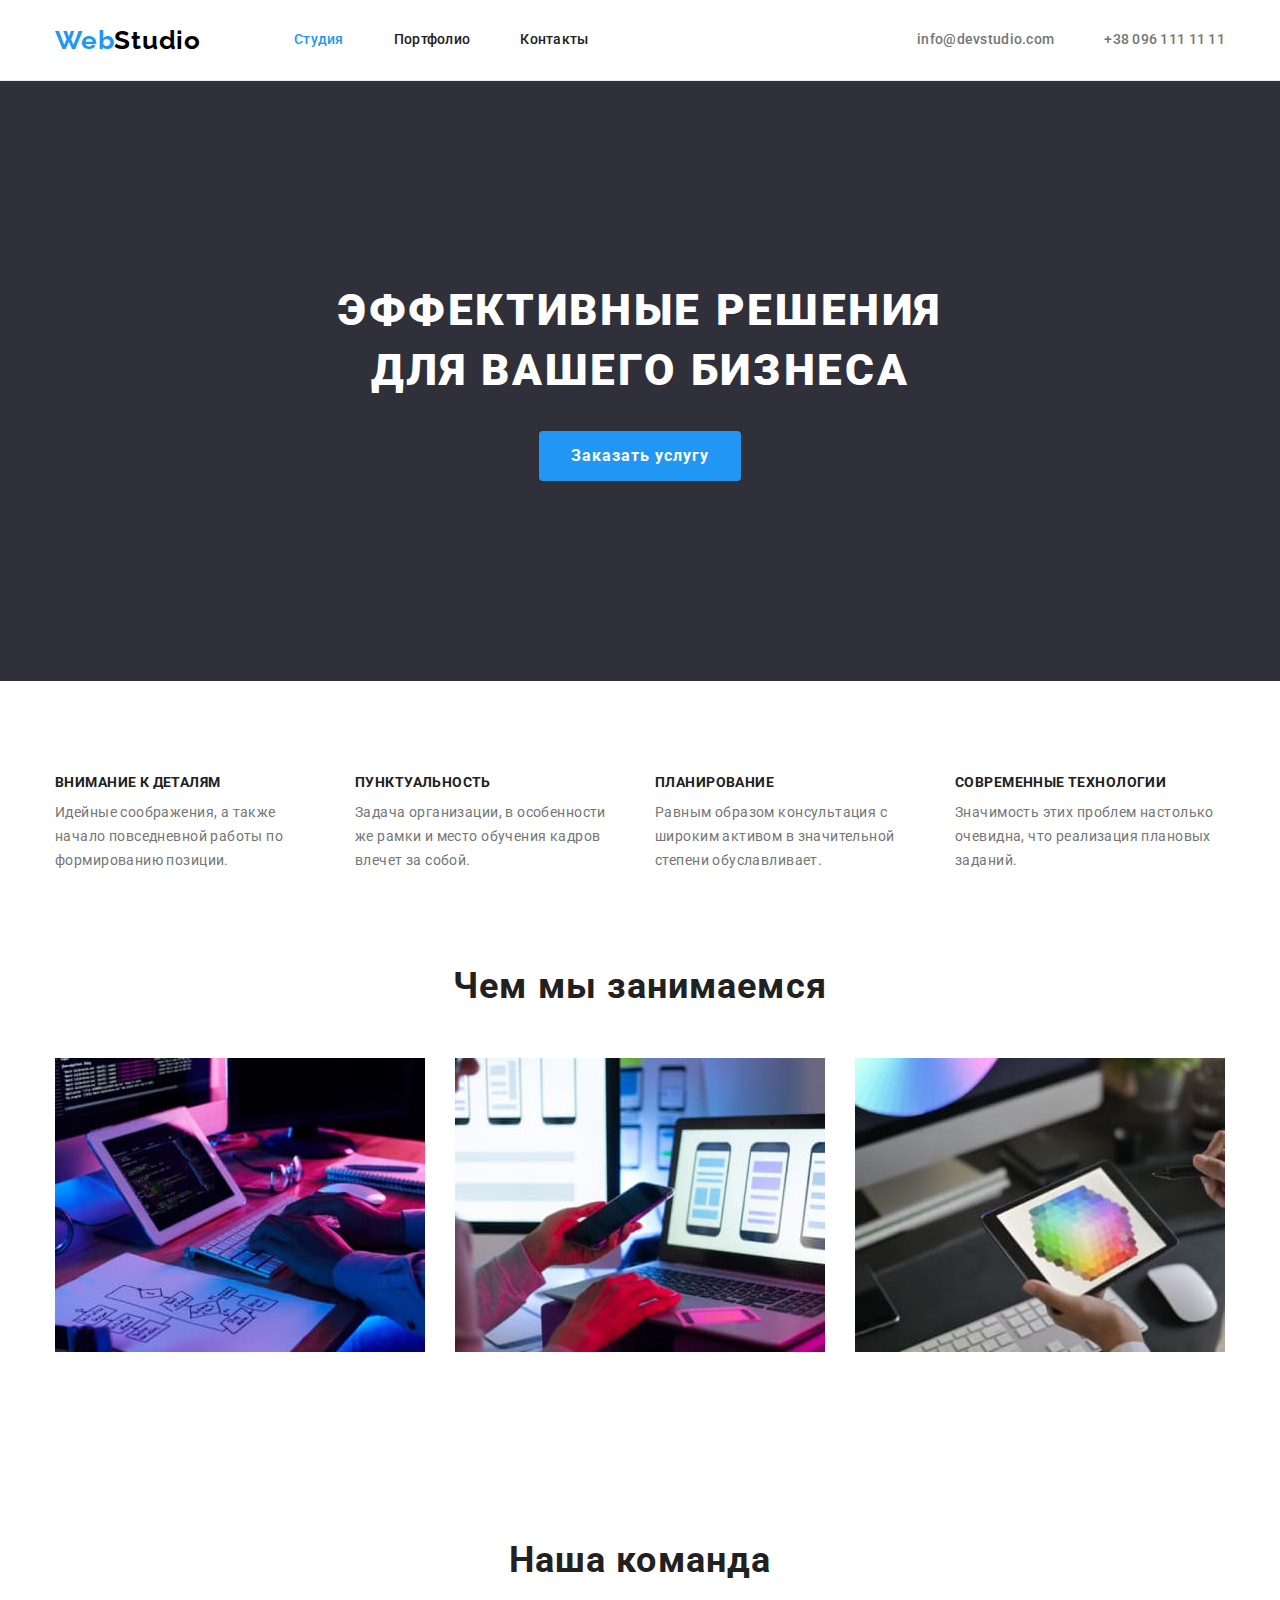
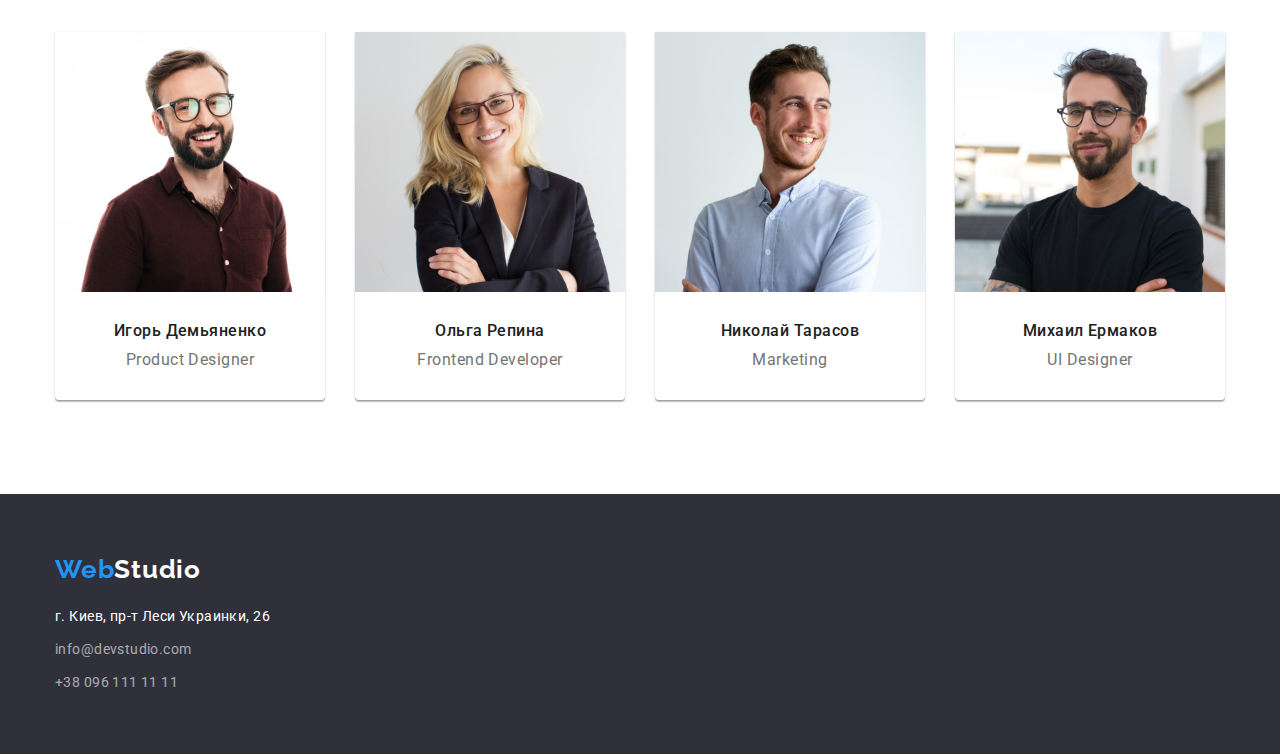
==== index.html @ 4af4ccc3 "HW-3" ====
<!DOCTYPE html>
<html lang="ru">
  <head>
    <meta charset="UTF-8" />
    <meta http-equiv="X-UA-Compatible" content="IE=edge" />
    <meta name="viewport" content="width=device-width, initial-scale=1.0" />
    <link rel="preconnect" href="https://fonts.googleapis.com" />
    <link rel="preconnect" href="https://fonts.gstatic.com" crossorigin />
    <link
      href="https://fonts.googleapis.com/css2?family=Raleway:wght@700&family=Roboto:wght@400;500;700;900&display=swap"
      rel="stylesheet"
    />
    <link
      rel="stylesheet"
      href="https://cdnjs.cloudflare.com/ajax/libs/modern-normalize/1.1.0/modern-normalize.min.css"
    />
    <link rel="stylesheet" href="./CSS/styles.css" />
    <title>Студия</title>
  </head>
  <body>
    <header class="header">
      <div class="container main-nav">
        <nav class="header-navigation main-nav">
          <a href="./index.html" class="header-logo link"
            >Web<span>Studio</span></a
          >
          <ul class="header-list list">
            <li class="header-item">
              <a href="./index.html" class="header-link link current">Студия</a>
            </li>
            <li class="header-item">
              <a href="./portfolio.html" class="header-link link">Портфолио</a>
            </li>
            <li class="header-item">
              <a href="#" class="header-link link">Контакты</a>
            </li>
          </ul>
        </nav>
        <ul class="header-contact list">
          <li class="header-item-contact">
            <a href="mailto:info@devstudio.com" class="header-mail link"
              >info@devstudio.com</a
            >
          </li>
          <li class="header-item-contact">
            <a href="tel:+380961111111" class="header-tel link"
              >+38 096 111 11 11</a
            >
          </li>
        </ul>
      </div>
    </header>
    <main>
      <section class="hero">
        <div class="container">
          <h1 class="hero-title">
            Эффективные решения <br />
            для вашего бизнеса
          </h1>
          <button type="button" class="hero-btn">Заказать услугу</button>
        </div>
      </section>
      <section class="about section">
        <div class="container">
          <ul class="about-list list">
            <li class="about-item">
              <h3 class="about-item-title">Внимание к деталям</h3>
              <p class="about-item-text">
                Идейные соображения, а также начало повседневной работы по
                формированию позиции.
              </p>
            </li>
            <li class="about-item">
              <h3 class="about-item-title">Пунктуальность</h3>
              <p class="about-item-text">
                Задача организации, в особенности же рамки и место обучения
                кадров влечет за собой.
              </p>
            </li>
            <li class="about-item">
              <h3 class="about-item-title">Планирование</h3>
              <p class="about-item-text">
                Равным образом консультация с широким активом в значительной
                степени обуславливает.
              </p>
            </li>
            <li class="about-item">
              <h3 class="about-item-title">Современные технологии</h3>
              <p class="about-item-text">
                Значимость этих проблем настолько очевидна, что реализация
                плановых заданий.
              </p>
            </li>
          </ul>
        </div>
      </section>
      <section class="work section">
        <div class="container">
          <h2 class="work-title">Чем мы занимаемся</h2>
          <ul class="work-list list">
            <li class="work-item">
              <img
                src="./images/img-1.jpg"
                alt="Чем мы занимаемся-1"
                width="370"
              />
            </li>
            <li class="work-item">
              <img
                src="./images/img-2.jpg"
                alt="Чем мы занимаемся-2"
                width="370"
              />
            </li>
            <li class="work-item">
              <img
                src="./images/img-3.jpg"
                alt="Чем мы занимаемся-3"
                width="370"
              />
            </li>
          </ul>
        </div>
      </section>
      <section class="team section">
        <div class="container">
          <h2 class="team-title">Наша команда</h2>
          <ul class="team-list list">
            <li class="team-item">
              <img src="./images/img-4.jpg" alt="Наша команда-1" width="270" />
              <div class="team-padding">
                <h3 class="team-item-title">Игорь Демьяненко</h3>
                <p lang="en" class="team-text">Product Designer</p>
              </div>
            </li>
            <li class="team-item">
              <img src="./images/img-5.jpg" alt="Наша команда-2" width="270" />
              <div class="team-padding">
                <h3 class="team-item-title">Ольга Репина</h3>
                <p lang="en" class="team-text">Frontend Developer</p>
              </div>
            </li>
            <li class="team-item">
              <img src="./images/img-6.jpg" alt="Наша команда-3" width="270" />
              <div class="team-padding">
                <h3 class="team-item-title">Николай Тарасов</h3>
                <p lang="en" class="team-text">Marketing</p>
              </div>
            </li>
            <li class="team-item">
              <img src="./images/img-7.jpg" alt="Наша команда-4" width="270" />
              <div class="team-padding">
                <h3 class="team-item-title">Михаил Ермаков</h3>
                <p lang="en" class="team-text">UI Designer</p>
              </div>
            </li>
          </ul>
        </div>
      </section>
    </main>
    <footer class="footer">
      <div class="container">
        <a href="./index.html" class="footer-logo link"
          >Web<span>Studio</span></a
        >
        <address>
          <a
            href="https://goo.gl/maps/hStME4ANwM8PFaBL6"
            target="_blank"
            rel="noopener noreferrer nofollow"
            class="footer-address link"
            >г. Киев, пр-т Леси Украинки, 26</a
          >
          <ul class="footer-list list">
            <li class="footer-item-contact">
              <a href="mailto:info@devstudio.com" class="footer-mail link"
                >info@devstudio.com</a
              >
            </li>
            <li class="footer-item-contact">
              <a href="tel:+380961111111" class="footer-tel link"
                >+38 096 111 11 11</a
              >
            </li>
          </ul>
        </address>
      </div>
    </footer>
  </body>
</html>
---- CSS/styles.css ----
:root {
  --hero-title-color: #ffffff;
  --work-title-color: #212121;
  --team-title-color: #212121;
  --hero-btn-color: #ffffff;
  --portfolio-btn-color: #212121;
}

body {
  font-family: "Roboto", sans-serif;
}

p,
h1,
h2,
h3,
h4,
h5,
h6 {
  margin: 0;
}

ul {
  margin: 0;
  padding-left: 0;
}

img {
  display: block;
}

.container {
  width: 1200px;
  padding-left: 15px;
  padding-right: 15px;
  margin: 0 auto;
  /* outline: 1px solid red; */
}

.section {
  padding-top: 94px;
  padding-bottom: 94px;
}

.link {
  text-decoration: none;
  color: black;
}

.list {
  list-style: none;
}

.visually-hidden {
  position: absolute;
  white-space: nowrap;
  width: 1px;
  height: 1px;
  overflow: hidden;
  border: 0;
  padding: 0;
  clip: rect(0 0 0 0);
  clip-path: inset(50%);
  margin: -1px;
}

/* ---------------------HEADER-------------------------*/

.header {
  border-bottom: 1px solid #ececec;
}

.main-nav {
  display: flex;
  align-items: center;
}

.header .header-link.link.current {
  color: #2196f3;
}

.header-logo {
  font-family: "Raleway";
  font-weight: 700;
  font-size: 26px;
  line-height: 1.19;
  letter-spacing: 0.03em;
  color: #2196f3;
}

.header-logo span {
  color: black;
}

.header-link {
  font-family: "Roboto", sans-serif;
  font-weight: 500;
  font-size: 14px;
  line-height: 1.14;
  letter-spacing: 0.02em;
  color: #212121;

  display: block;
  padding-top: 32px;
  padding-bottom: 32px;
}

.header-link:hover,
.header-link:focus {
  color: #2196f3;
}

.header-tel,
.header-mail {
  font-weight: 500;
  font-size: 14px;
  line-height: 1.14;
  letter-spacing: 0.02em;
  color: #757575;

  display: block;
  padding-top: 32px;
  padding-bottom: 32px;
}

.header-tel:hover,
.header-tel:focus {
  color: #2196f3;
}

.header-mail:hover,
.header-mail:focus {
  color: #2196f3;
}

.header-item-contact:not(:last-child) {
  margin-right: 50px;
}

.header-list {
  display: flex;
  margin-left: 93px;
}

.header-contact {
  display: flex;
  margin-left: auto;
}

.header-item:not(:last-child) {
  margin-right: 50px;
}

/* ---------------------HERO-------------------------*/

.hero-title {
  font-weight: 900;
  font-size: 44px;
  line-height: 1.36;
  text-align: center;
  letter-spacing: 0.06em;
  text-transform: uppercase;
  color: var(--hero-title-color);

  margin-bottom: 30px;
}

.hero-btn {
  font-weight: 700;
  font-size: 16px;
  line-height: 1.88;
  display: inline-block;
  align-items: center;
  text-align: center;
  letter-spacing: 0.06em;
  color: #ffffff;
  background: #2196f3;
  cursor: pointer;

  min-width: 200px;
  border-radius: 4px;
  padding: 10px 32px;
  border: none;
}

.hero {
  background-color: #2f303a;

  padding-top: 200px;
  padding-bottom: 200px;
  text-align: center;
}

/* ---------------------ABOUT-------------------------*/

.about-item-title {
  font-weight: 700;
  font-size: 14px;
  line-height: 1.14;
  letter-spacing: 0.03em;
  text-transform: uppercase;
  color: #212121;

  margin-bottom: 10px;
}

.about-item-text {
  font-size: 14px;
  line-height: 1.71;
  letter-spacing: 0.03em;
  color: #757575;
}

.about-list {
  display: flex;
}

.about-item {
  width: calc((100% - 90px) / 4);
}

.about-item:not(:last-child) {
  margin-right: 30px;
}

/* ---------------------WORK-------------------------*/
.work {
  padding-top: 0;
}

.work-title {
  font-weight: 700;
  font-size: 36px;
  line-height: 1.16;
  text-align: center;
  letter-spacing: 0.03em;
  color: var(--work-title-color);

  margin-bottom: 50px;
}

.work-list {
  display: flex;
}

.work-item:not(:last-child) {
  margin-right: 30px;
}
/* ---------------------TEAM-------------------------*/

.team-title {
  font-weight: 700;
  font-size: 36px;
  line-height: 1.16;
  text-align: center;
  letter-spacing: 0.03em;
  color: var(--team-title-color);

  margin-bottom: 50px;
}

.team-item-title {
  font-weight: 500;
  font-size: 16px;
  line-height: 1.18;
  text-align: center;
  letter-spacing: 0.03em;
  color: #212121;

  margin-bottom: 10px;
  /* margin-top: 30px; */
}

.team-text {
  font-size: 16px;
  line-height: 1.18;
  text-align: center;
  letter-spacing: 0.03em;
  color: #757575;

  /* margin-bottom: 30px; */
}

.team-list {
  display: flex;
}

.team-item {
  background: #ffffff;
  box-shadow: 0px 1px 3px rgba(0, 0, 0, 0.12), 0px 1px 1px rgba(0, 0, 0, 0.14),
    0px 2px 1px rgba(0, 0, 0, 0.2);
  border-radius: 0px 0px 4px 4px;
}

.team-item:not(:last-child) {
  margin-right: 30px;
}

.team-padding {
  padding-top: 30px;
  padding-bottom: 30px;
}

/* ---------------------FOOTER-------------------------*/

.footer {
  background-color: #2f303a;
  padding-top: 60px;
  padding-bottom: 60px;
}

.footer-logo {
  font-family: "Raleway";
  font-weight: 700;
  font-size: 26px;
  line-height: 1.19;
  letter-spacing: 0.03em;
  color: #2196f3;

  display: inline-block;
  margin-bottom: 20px;
}

.footer-logo span {
  color: #ffffff;
}

.footer-address {
  font-style: normal;
  font-size: 14px;
  line-height: 1.71;
  letter-spacing: 0.03em;
  color: #ffffff;

  margin-bottom: 9px;
  display: inline-block;
}

.footer-mail {
  margin-bottom: 9px;
  display: inline-block;
}

.footer-tel,
.footer-mail {
  font-style: normal;
  font-size: 14px;
  line-height: 1.71;
  letter-spacing: 0.03em;
  color: rgba(255, 255, 255, 0.6);
}

.footer-tel:hover,
.footer-tel:focus {
  color: #2196f3;
}

.footer-mail:hover,
.footer-mail:focus {
  color: #2196f3;
}

/* ---------------------PORTFOLIO-------------------------*/

.btn-item {
  font-family: "Roboto";
  font-weight: 500;
  font-size: 16px;
  line-height: 1.62;
  text-align: center;
  letter-spacing: 0.03em;
  color: var(--portfolio-btn-color);
  cursor: pointer;

  border-radius: 4px;
  padding: 6px 22px;
  border: none;
}

.btn-item:hover,
.btn-item:focus {
  background: #2196f3;
}

.portfolio-item-title {
  font-weight: 700;
  font-size: 18px;
  line-height: 2;
  letter-spacing: 0.06em;
  color: #212121;

  margin-bottom: 4px;
}

.portfolio-item-text {
  font-size: 16px;
  line-height: 1.88;
  letter-spacing: 0.03em;
  color: #757575;
}

.portfolio-btn-list {
  display: flex;
  align-items: center;
  justify-content: center;
}

.portfolio-btn-item {
  margin-bottom: 50px;
}

.portfolio-btn-item:not(:last-child) {
  margin-right: 8px;
}

.portfolio-list {
  display: flex;
  flex-wrap: wrap;
}

.portfolio-item {
  width: calc((100% - 60px) / 3);
  margin-right: 30px;
  margin-bottom: 30px;
}

.portfolio-item:nth-child(3n) {
  margin-right: 0;
}

.portfolio-item:nth-last-child(-n + 3) {
  margin-bottom: 0;
}

.portfolio-padding {
  padding: 20px 24px;

  background: #ffffff;
  border-left: 1px solid #eeeeee;
  border-right: 1px solid #eeeeee;
  border-bottom: 1px solid #eeeeee;
  box-sizing: border-box;
}
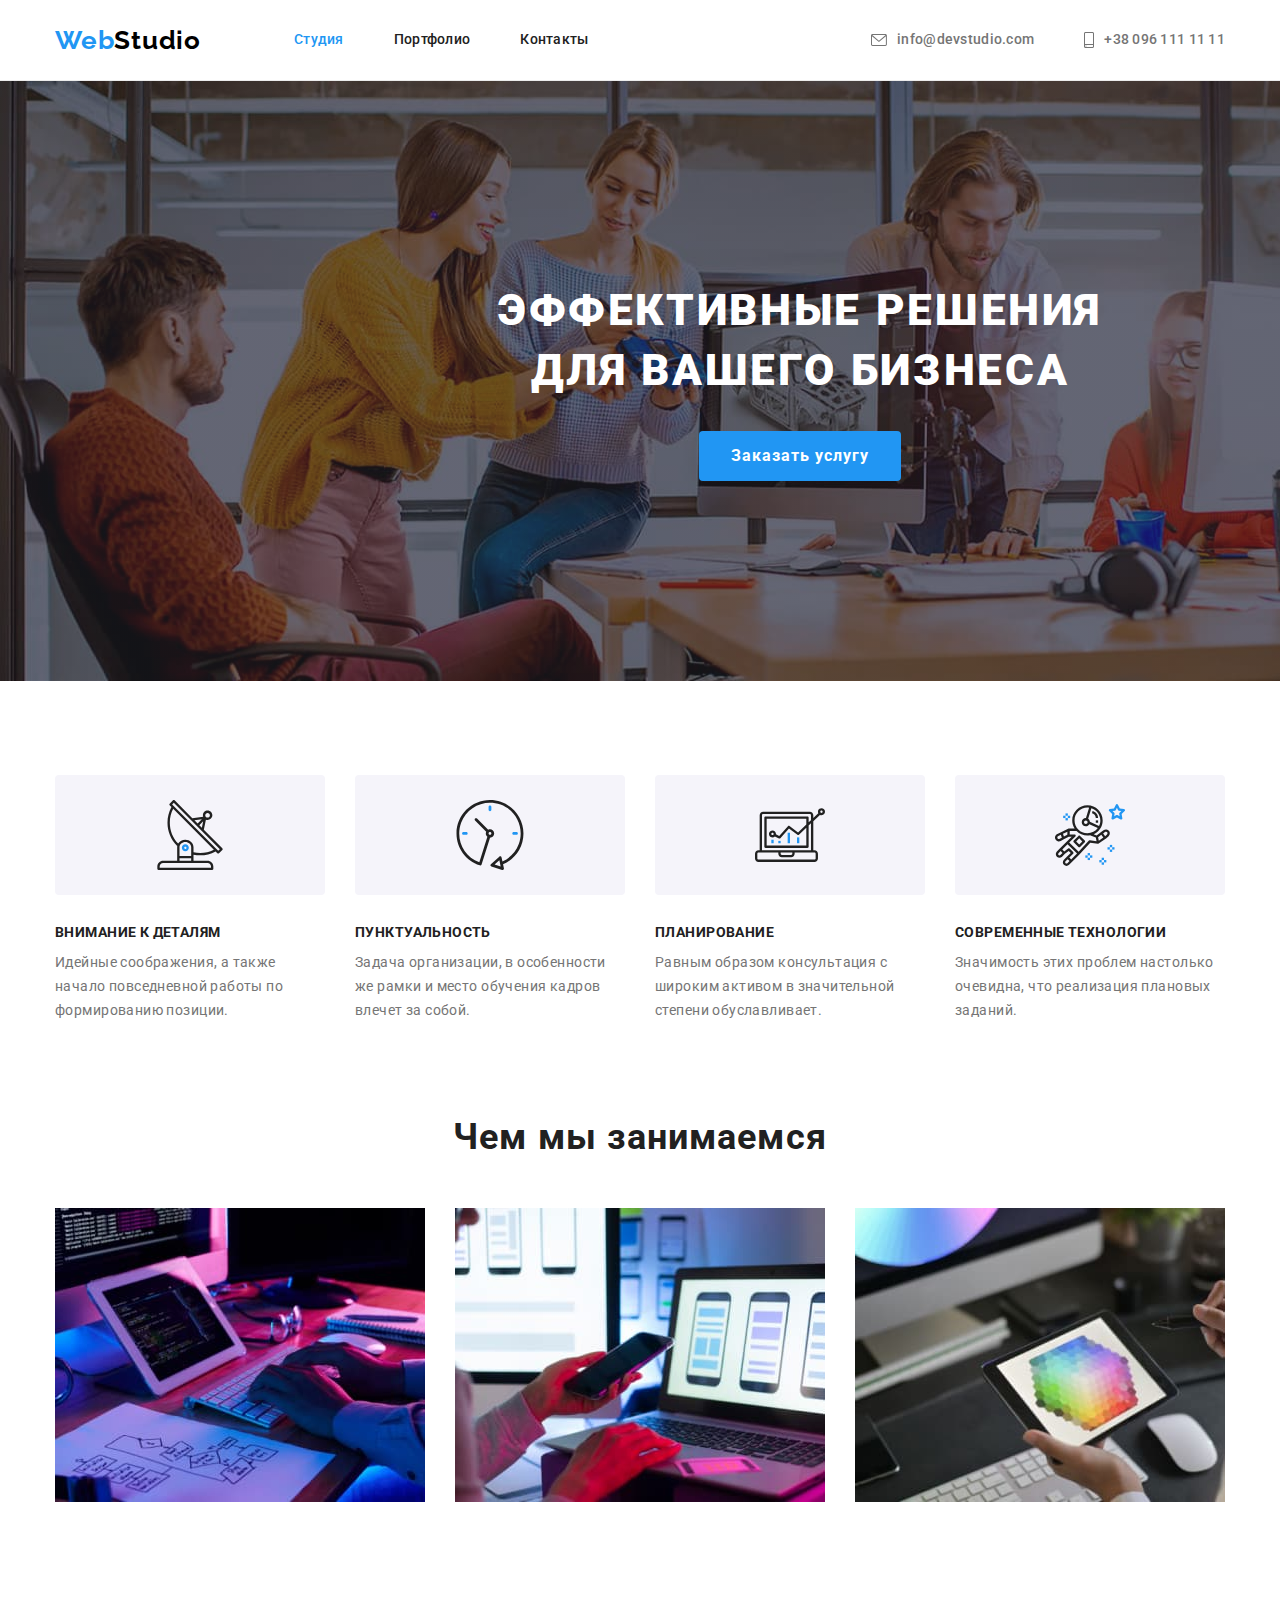
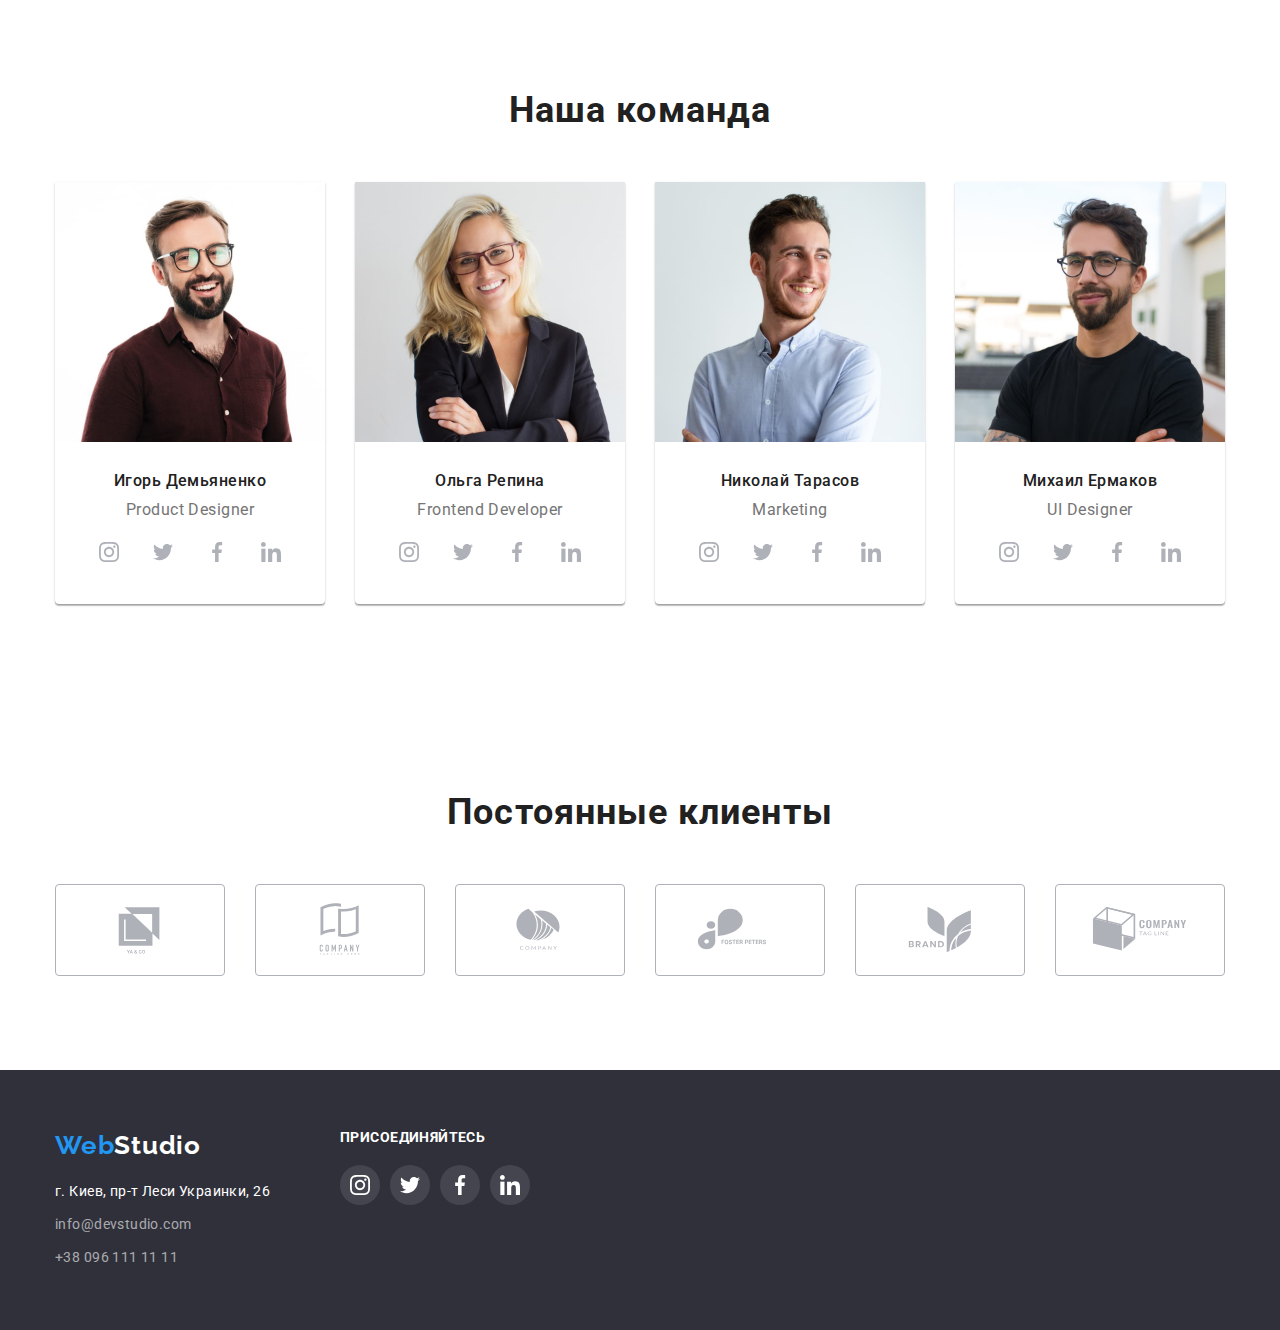
==== commit 084c716b: "HW-4" ====
--- a/index.html
+++ b/index.html
@@ -39,11 +39,15 @@
         <ul class="header-contact list">
           <li class="header-item-contact">
             <a href="mailto:info@devstudio.com" class="header-mail link"
+              ><svg class="header-contact-icon" width="16" height="12">
+                <use href="./images/symbol-defs.svg#icon-mail"></use></svg
               >info@devstudio.com</a
             >
           </li>
           <li class="header-item-contact">
             <a href="tel:+380961111111" class="header-tel link"
+              ><svg class="header-contact-icon" width="10" height="16">
+                <use href="./images/symbol-defs.svg#icon-smartphone"></use></svg
               >+38 096 111 11 11</a
             >
           </li>
@@ -62,29 +66,59 @@
       </section>
       <section class="about section">
         <div class="container">
+          <ul class="about-svg-list list">
+            <li class="about-svg-item">
+              <div class="about-btn">
+                <svg class="about-icon" width="70" height="70">
+                  <use href="./images/symbol-defs.svg#icon-antenna"></use>
+                </svg>
+              </div>
+            </li>
+            <li class="about-svg-item">
+              <div class="about-btn">
+                <svg class="about-icon" width="70" height="70">
+                  <use href="./images/symbol-defs.svg#icon-clock"></use>
+                </svg>
+              </div>
+            </li>
+            <li class="about-svg-item">
+              <div class="about-btn">
+                <svg class="about-icon" width="70" height="70">
+                  <use href="./images/symbol-defs.svg#icon-diagram"></use>
+                </svg>
+              </div>
+            </li>
+            <li class="about-svg-item">
+              <div class="about-btn">
+                <svg class="about-icon" width="70" height="70">
+                  <use href="./images/symbol-defs.svg#icon-astronaut"></use>
+                </svg>
+              </div>
+            </li>
+          </ul>
           <ul class="about-list list">
-            <li class="about-item">
+            <li class="about-item icon-antenna">
               <h3 class="about-item-title">Внимание к деталям</h3>
               <p class="about-item-text">
                 Идейные соображения, а также начало повседневной работы по
                 формированию позиции.
               </p>
             </li>
-            <li class="about-item">
+            <li class="about-item icon-clock">
               <h3 class="about-item-title">Пунктуальность</h3>
               <p class="about-item-text">
                 Задача организации, в особенности же рамки и место обучения
                 кадров влечет за собой.
               </p>
             </li>
-            <li class="about-item">
+            <li class="about-item icon-diagram">
               <h3 class="about-item-title">Планирование</h3>
               <p class="about-item-text">
                 Равным образом консультация с широким активом в значительной
                 степени обуславливает.
               </p>
             </li>
-            <li class="about-item">
+            <li class="about-item icon-astronaut">
               <h3 class="about-item-title">Современные технологии</h3>
               <p class="about-item-text">
                 Значимость этих проблем настолько очевидна, что реализация
@@ -131,6 +165,42 @@
               <div class="team-padding">
                 <h3 class="team-item-title">Игорь Демьяненко</h3>
                 <p lang="en" class="team-text">Product Designer</p>
+                <ul class="team-soc-list list">
+                  <li class="team-soc-item">
+                    <a href="" class="team-soc-link">
+                      <svg class="team-soc-icon" width="20" height="20">
+                        <use
+                          href="./images/symbol-defs.svg#icon-instagram"
+                        ></use>
+                      </svg>
+                    </a>
+                  </li>
+                  <li class="team-soc-item">
+                    <a href="" class="team-soc-link">
+                      <svg class="team-soc-icon" width="20" height="20">
+                        <use href="./images/symbol-defs.svg#icon-twitter"></use>
+                      </svg>
+                    </a>
+                  </li>
+                  <li class="team-soc-item">
+                    <a href="" class="team-soc-link">
+                      <svg class="team-soc-icon" width="20" height="20">
+                        <use
+                          href="./images/symbol-defs.svg#icon-facebook"
+                        ></use>
+                      </svg>
+                    </a>
+                  </li>
+                  <li class="team-soc-item">
+                    <a href="" class="team-soc-link">
+                      <svg class="team-soc-icon" width="20" height="20">
+                        <use
+                          href="./images/symbol-defs.svg#icon-linkedin"
+                        ></use>
+                      </svg>
+                    </a>
+                  </li>
+                </ul>
               </div>
             </li>
             <li class="team-item">
@@ -138,6 +208,42 @@
               <div class="team-padding">
                 <h3 class="team-item-title">Ольга Репина</h3>
                 <p lang="en" class="team-text">Frontend Developer</p>
+                <ul class="team-soc-list list">
+                  <li class="team-soc-item">
+                    <a href="" class="team-soc-link">
+                      <svg class="team-soc-icon" width="20" height="20">
+                        <use
+                          href="./images/symbol-defs.svg#icon-instagram"
+                        ></use>
+                      </svg>
+                    </a>
+                  </li>
+                  <li class="team-soc-item">
+                    <a href="" class="team-soc-link">
+                      <svg class="team-soc-icon" width="20" height="20">
+                        <use href="./images/symbol-defs.svg#icon-twitter"></use>
+                      </svg>
+                    </a>
+                  </li>
+                  <li class="team-soc-item">
+                    <a href="" class="team-soc-link">
+                      <svg class="team-soc-icon" width="20" height="20">
+                        <use
+                          href="./images/symbol-defs.svg#icon-facebook"
+                        ></use>
+                      </svg>
+                    </a>
+                  </li>
+                  <li class="team-soc-item">
+                    <a href="" class="team-soc-link">
+                      <svg class="team-soc-icon" width="20" height="20">
+                        <use
+                          href="./images/symbol-defs.svg#icon-linkedin"
+                        ></use>
+                      </svg>
+                    </a>
+                  </li>
+                </ul>
               </div>
             </li>
             <li class="team-item">
@@ -145,6 +251,42 @@
               <div class="team-padding">
                 <h3 class="team-item-title">Николай Тарасов</h3>
                 <p lang="en" class="team-text">Marketing</p>
+                <ul class="team-soc-list list">
+                  <li class="team-soc-item">
+                    <a href="" class="team-soc-link">
+                      <svg class="team-soc-icon" width="20" height="20">
+                        <use
+                          href="./images/symbol-defs.svg#icon-instagram"
+                        ></use>
+                      </svg>
+                    </a>
+                  </li>
+                  <li class="team-soc-item">
+                    <a href="" class="team-soc-link">
+                      <svg class="team-soc-icon" width="20" height="20">
+                        <use href="./images/symbol-defs.svg#icon-twitter"></use>
+                      </svg>
+                    </a>
+                  </li>
+                  <li class="team-soc-item">
+                    <a href="" class="team-soc-link">
+                      <svg class="team-soc-icon" width="20" height="20">
+                        <use
+                          href="./images/symbol-defs.svg#icon-facebook"
+                        ></use>
+                      </svg>
+                    </a>
+                  </li>
+                  <li class="team-soc-item">
+                    <a href="" class="team-soc-link">
+                      <svg class="team-soc-icon" width="20" height="20">
+                        <use
+                          href="./images/symbol-defs.svg#icon-linkedin"
+                        ></use>
+                      </svg>
+                    </a>
+                  </li>
+                </ul>
               </div>
             </li>
             <li class="team-item">
@@ -152,7 +294,92 @@
               <div class="team-padding">
                 <h3 class="team-item-title">Михаил Ермаков</h3>
                 <p lang="en" class="team-text">UI Designer</p>
-              </div>
+                <ul class="team-soc-list list">
+                  <li class="team-soc-item">
+                    <a href="" class="team-soc-link">
+                      <svg class="team-soc-icon" width="20" height="20">
+                        <use
+                          href="./images/symbol-defs.svg#icon-instagram"
+                        ></use>
+                      </svg>
+                    </a>
+                  </li>
+                  <li class="team-soc-item">
+                    <a href="" class="team-soc-link">
+                      <svg class="team-soc-icon" width="20" height="20">
+                        <use href="./images/symbol-defs.svg#icon-twitter"></use>
+                      </svg>
+                    </a>
+                  </li>
+                  <li class="team-soc-item">
+                    <a href="" class="team-soc-link">
+                      <svg class="team-soc-icon" width="20" height="20">
+                        <use
+                          href="./images/symbol-defs.svg#icon-facebook"
+                        ></use>
+                      </svg>
+                    </a>
+                  </li>
+                  <li class="team-soc-item">
+                    <a href="" class="team-soc-link">
+                      <svg class="team-soc-icon" width="20" height="20">
+                        <use
+                          href="./images/symbol-defs.svg#icon-linkedin"
+                        ></use>
+                      </svg>
+                    </a>
+                  </li>
+                </ul>
+              </div>
+            </li>
+          </ul>
+        </div>
+      </section>
+      <section class="client section">
+        <div class="container">
+          <h2 class="client-title">Постоянные клиенты</h2>
+          <ul class="client-list list">
+            <li class="client-item">
+              <a href="" class="client-item-link">
+                <svg class="client-icon" width="106" height="60">
+                  <use href="./images/symbol-defs.svg#icon-client-1"></use>
+                </svg>
+              </a>
+            </li>
+            <li class="client-item">
+              <a href="" class="client-item-link">
+                <svg class="client-icon" width="106" height="60">
+                  <use href="./images/symbol-defs.svg#icon-client-2"></use>
+                </svg>
+              </a>
+            </li>
+            <li class="client-item">
+              <a href="" class="client-item-link">
+                <svg class="client-icon" width="106" height="60">
+                  <use href="./images/symbol-defs.svg#icon-client-3"></use>
+                </svg>
+              </a>
+            </li>
+            <li class="client-item">
+              <a href="" class="client-item-link">
+                <svg class="client-icon" width="106" height="60">
+                  <use href="./images/symbol-defs.svg#icon-client-4"></use>
+                </svg>
+              </a>
+            </li>
+            <li class="client-item">
+              <a href="" class="client-item-link">
+                <svg class="client-icon" width="106" height="60">
+                  <use href="./images/symbol-defs.svg#icon-client-5"></use>
+                </svg>
+              </a>
+            </li>
+            <li class="client-item">
+              <a href="" class="client-item-link">
+                <svg class="client-icon" width="106" height="60">
+                  <use href="./images/symbol-defs.svg#icon-client-6"></use>
+                </svg>
+              </a>
             </li>
           </ul>
         </div>
@@ -160,7 +387,8 @@
     </main>
     <footer class="footer">
       <div class="container">
-        <a href="./index.html" class="footer-logo link"
+        <div class="content-address">
+          <a href="./index.html" class="footer-logo link"
           >Web<span>Studio</span></a
         >
         <address>
@@ -183,6 +411,40 @@
               >
             </li>
           </ul>
+        </div>
+          <div class="content-soc">
+            <h2 class="footer-title">присоединяйтесь</h2>
+          <ul class="footet-soc-list list">
+            <li class="footer-soc-item">
+              <a href="" class="footer-soc-link">
+                <svg class="footer-soc-icon" width="20" height="20">
+                  <use href="./images/symbol-defs.svg#icon-instagram"></use>
+                </svg>
+              </a>
+            </li>
+            <li class="footer-soc-item">
+              <a href="" class="footer-soc-link">
+                <svg class="footer-soc-icon" width="20" height="20">
+                  <use href="./images/symbol-defs.svg#icon-twitter"></use>
+                </svg>
+              </a>
+            </li>
+            <li class="footer-soc-item">
+              <a href="" class="footer-soc-link">
+                <svg class="footer-soc-icon" width="20" height="20">
+                  <use href="./images/symbol-defs.svg#icon-facebook"></use>
+                </svg>
+              </a>
+            </li>
+            <li class="footer-soc-item">
+              <a href="" class="footer-soc-link">
+                <svg class="footer-soc-icon" width="20" height="20">
+                  <use href="./images/symbol-defs.svg#icon-linkedin"></use>
+                </svg>
+              </a>
+            </li>
+          </ul>
+          </div>
         </address>
       </div>
     </footer>
--- a/CSS/styles.css
+++ b/CSS/styles.css
@@ -118,9 +118,11 @@
   letter-spacing: 0.02em;
   color: #757575;
 
-  display: block;
+  display: flex;
   padding-top: 32px;
   padding-bottom: 32px;
+  align-items: center;
+  justify-content: center;
 }
 
 .header-tel:hover,
@@ -135,6 +137,11 @@
 
 .header-item-contact:not(:last-child) {
   margin-right: 50px;
+}
+
+.header-contact-icon {
+  fill: currentColor;
+  margin-right: 10px;
 }
 
 .header-list {
@@ -185,6 +192,17 @@
 
 .hero {
   background-color: #2f303a;
+  width: 1600px;
+  margin: 0 auto;
+
+  background-image: linear-gradient(
+      rgba(47, 48, 58, 0.4),
+      rgba(47, 48, 58, 0.4)
+    ),
+    url(../images/hero-Img.jpg);
+  background-position: center;
+  background-size: 1600px;
+  background-repeat: no-repeat;
 
   padding-top: 200px;
   padding-bottom: 200px;
@@ -223,7 +241,69 @@
   margin-right: 30px;
 }
 
+/* .about-item::before {
+  content: "";
+  display: block;
+  height: 120px;
+  border-radius: 4px;
+  margin-bottom: 30px;
+  background-color: #f5f4fa;
+}
+
+.icon-antenna::before {
+  background-image: url(../images/antenna.svg);
+  background-repeat: no-repeat;
+  background-position: center;
+  background-size: 70px 70px;
+}
+
+.icon-clock::before {
+  background-image: url(../images/clock.svg);
+  background-repeat: no-repeat;
+  background-position: center;
+  background-size: 70px 70px;
+}
+
+.icon-diagram::before {
+  background-image: url(../images/diagram.svg);
+  background-repeat: no-repeat;
+  background-position: center;
+  background-size: 70px 70px;
+}
+
+.icon-astronaut::before {
+  background-image: url(../images/astronaut.svg);
+  background-repeat: no-repeat;
+  background-position: center;
+  background-size: 70px 70px;
+} */
+
+.about-svg-list {
+  display: flex;
+  justify-content: center;
+}
+
+.about-svg-item {
+  margin-bottom: 30px;
+}
+
+.about-svg-item + .about-svg-item {
+  margin-left: 30px;
+}
+
+.about-btn {
+  display: flex;
+  width: 270px;
+  height: 120px;
+  background: #f5f4fa;
+  border-radius: 4px;
+  border: none;
+  justify-content: center;
+  align-items: center;
+}
+
 /* ---------------------WORK-------------------------*/
+
 .work {
   padding-top: 0;
 }
@@ -246,6 +326,7 @@
 .work-item:not(:last-child) {
   margin-right: 30px;
 }
+
 /* ---------------------TEAM-------------------------*/
 
 .team-title {
@@ -278,7 +359,7 @@
   letter-spacing: 0.03em;
   color: #757575;
 
-  /* margin-bottom: 30px; */
+  margin-bottom: 10px;
 }
 
 .team-list {
@@ -301,6 +382,79 @@
   padding-bottom: 30px;
 }
 
+.team-soc-list {
+  display: flex;
+  justify-content: center;
+}
+
+.team-soc-item + .team-soc-item {
+  margin-left: 10px;
+}
+
+.team-soc-link {
+  width: 44px;
+  height: 44px;
+  background-color: #ffffff;
+  border-radius: 50%;
+  display: flex;
+  justify-content: center;
+  align-items: center;
+  color: #afb1b8;
+}
+
+.team-soc-icon {
+  fill: currentColor;
+}
+
+.team-soc-link:hover {
+  background-color: #2196f3;
+  color: #ffffff;
+}
+
+/* ---------------------CLIENT-------------------------*/
+
+.client-title {
+  font-weight: 700;
+  font-size: 36px;
+  line-height: 1.16;
+  text-align: center;
+  letter-spacing: 0.03em;
+  color: #212121;
+  margin-bottom: 50px;
+}
+
+.client-list {
+  display: flex;
+  justify-content: center;
+}
+
+.client-item + .client-item {
+  margin-left: 30px;
+}
+.client-item-link {
+  width: 170px;
+  height: 92px;
+  border: 1px solid #afb1b8;
+  box-sizing: border-box;
+  border-radius: 4px;
+  display: flex;
+  justify-content: center;
+  align-items: center;
+  color: #afb1b8;
+}
+
+.client-icon {
+  fill: currentColor;
+}
+
+.client-item-link:hover,
+.client-item-link:focus {
+  border: 1px solid #2196f3;
+  box-sizing: border-box;
+  border-radius: 4px;
+  color: #2196f3;
+}
+
 /* ---------------------FOOTER-------------------------*/
 
 .footer {
@@ -360,6 +514,50 @@
   color: #2196f3;
 }
 
+.footet-soc-list {
+  display: flex;
+  justify-content: center;
+}
+.footer-soc-link {
+  width: 40px;
+  height: 40px;
+  background-color: rgba(255, 255, 255, 0.1);
+  border-radius: 50%;
+  display: flex;
+  justify-content: center;
+  align-items: center;
+  color: #ffffff;
+}
+
+.footer-soc-item + .footer-soc-item {
+  margin-left: 10px;
+}
+
+.footer-soc-icon {
+  fill: currentColor;
+}
+.footer-soc-link:hover,
+.footer-soc-link:focus {
+  background-color: #2196f3;
+  color: #ffffff;
+}
+
+.footer-title {
+  font-weight: 700;
+  font-size: 14px;
+  line-height: 1.14;
+  letter-spacing: 0.03em;
+  text-transform: uppercase;
+  color: #ffffff;
+  margin-bottom: 20px;
+}
+
+.footer .container {
+  display: flex;
+}
+.content-soc {
+  margin-left: 70px;
+}
 /* ---------------------PORTFOLIO-------------------------*/
 
 .btn-item {
@@ -441,3 +639,12 @@
   border-bottom: 1px solid #eeeeee;
   box-sizing: border-box;
 }
+
+.portfolio-link {
+  display: block;
+}
+
+.portfolio-link:hover {
+  box-shadow: 0px 1px 1px rgba(0, 0, 0, 0.12), 0px 4px 4px rgba(0, 0, 0, 0.06),
+    1px 4px 6px rgba(0, 0, 0, 0.16);
+}
